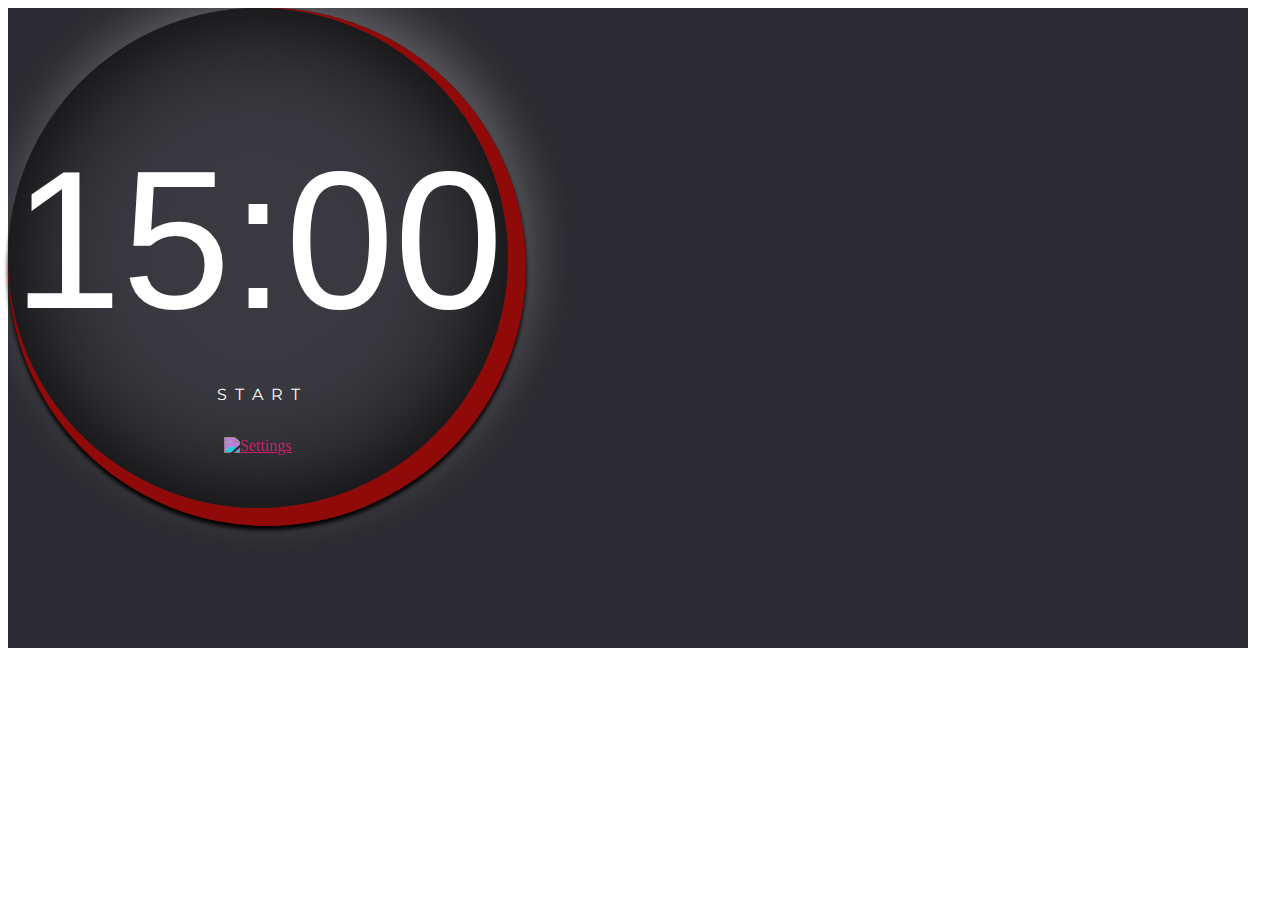
==== Challenge2/index.html @ 79619a79 "1" ====
<!DOCTYPE html>
<html lang="en">
<head>
    <meta charset="UTF-8">
    <meta http-equiv="X-UA-Compatible" content="IE=edge">
    <meta name="viewport" content="width=device-width, initial-scale=1.0">
    <title>Challenge #1</title>
    <link rel="stylesheet" href="styles.css">
    <link rel="preconnect" href="https://fonts.googleapis.com">
    <link rel="preconnect" href="https://fonts.gstatic.com" crossorigin>
    <link href="https://fonts.googleapis.com/css2?family=Montserrat:wght@700&display=swap" rel="stylesheet">
    </head>
<body >
    <div class="cover">
        <div class="ellips1">
            <time class="time">
                15:00
            </time>
            <input class="startbutton" type="button" value="S  T  A  R  T">
            <a class="settings" href="https://personalkaizen.ru" target="_blank">
                <img src="images/gear.svg" alt="Settings">
            </a>
        </div>
        <div class="ellips2"></div>
        <div class="ellips3"></div>

        

    </div>
</body>
</html>
---- Challenge2/styles.css ----
/* Master Branch*/

@font-face {
    font-family: 'Bebas Neue';
    src: url('bebasneue-book-webfont.woff2') format("woff2");
    url('bebasneue: book webfont.woff;') format("woff");
    font-size: 196px;
} 

.cover {
   width: 1240px;
    height: 640px;
    background-color: #2B2A30;
    z-index: 1;
}

.ellips1 {
    position: absolute;
    top: calc(50%-125px);
    left: calc(50%-250px);
    z-index: 4;
    height: 500px;
    width: 500px;
    background-color: rgba(58, 57, 63, 1);
    border-radius: 50%;
    box-shadow: inset 0px 0px 114px #000000;
    display: flex;
    flex-direction: column;
    align-items: center;
}

.ellips2 {
    position: absolute;
    top: calc (50%-125px);
    left: calc(50%-250px);
    z-index: 2;
    height: 518px;
    width: 518px;
    background-color: black;
    border-radius: 50%;
    box-shadow: 0px 4px 4px #000000; 
    box-shadow: 5px -16px 50px white; opacity: 25%;
}

.ellips3 {
    position: absolute;
    top: calc (50%-125px);
    left: calc(50%-250px);
    z-index: 3;
    height: 518px;
    width: 518px;
    background-color: #900A0A ;
    border-radius: 50%;
    box-shadow: 0px 4px 4px #000000;
}

.time {
    z-index: 5;
    color: white;
    font-family: 'Bebas Neue', 'Arial Narrow', sans-serif;
    font-size: 196px;
    padding-top: 120px;
    } 
    
.startbutton {    
    z-index: 5;
    color: white;
    border-color: transparent;
    background-color: transparent;
    font-family: 'Montserrat', sans-serif;
    font-size: 16px;
    padding-top: 30px;
    cursor: pointer;
}

.startbutton :hover, .startbutton :focus {
    color: red;
    opacity: 50%;
}

.settings {    
    z-index: 5;
    filter: invert(29%) sepia(0%) saturate(5368%) hue-rotate(74deg) brightness(99%) contrast(73%);
    padding-top: 30px;
}

.settings :hover, .settings :focus {
    filter: invert(100%) sepia(100%) saturate(0%) hue-rotate(322deg) brightness(102%) contrast(103%);
}
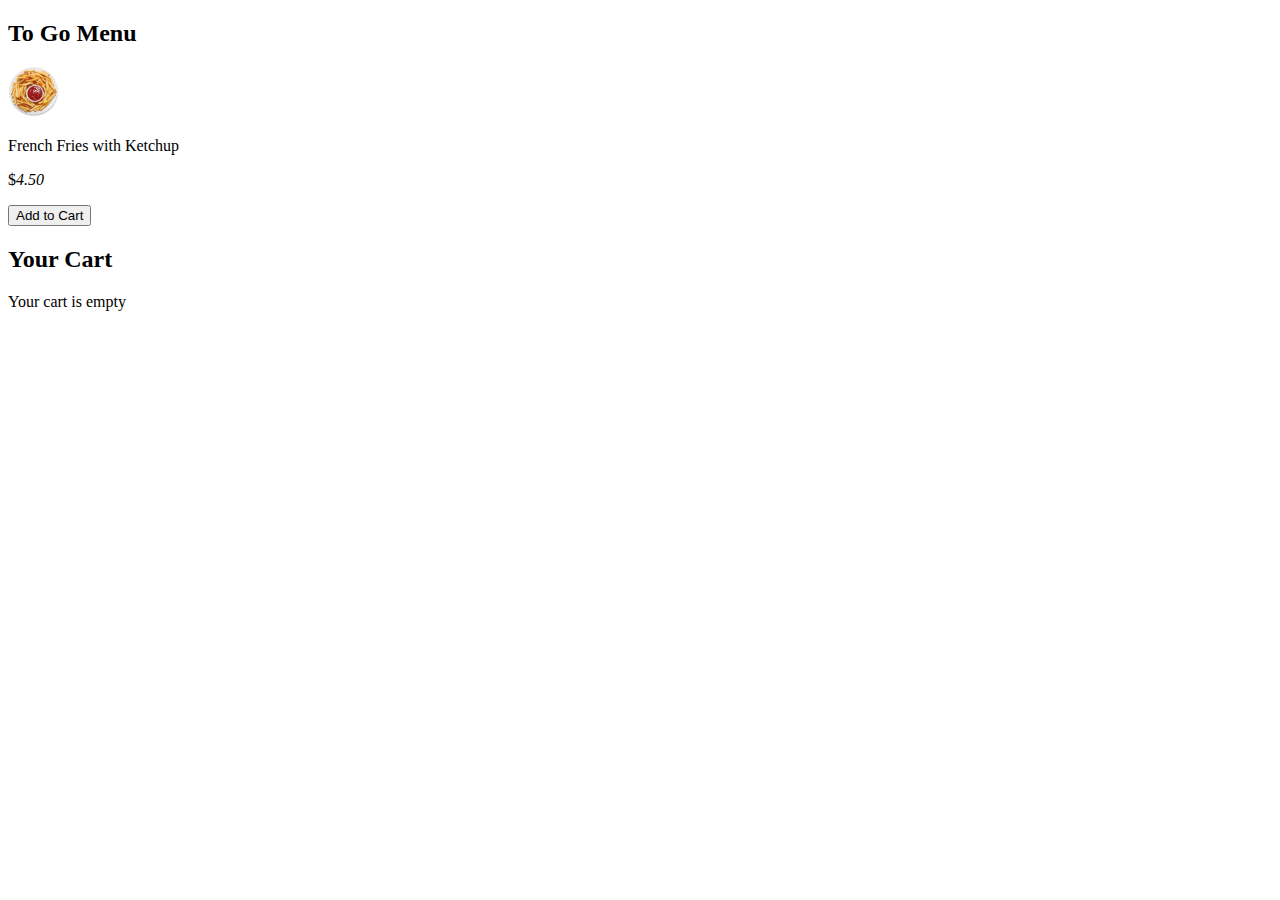
==== commit 9fca495f: "1" ====
--- a/Challenge2/index.html
+++ b/Challenge2/index.html
@@ -4,28 +4,34 @@
     <meta charset="UTF-8">
     <meta http-equiv="X-UA-Compatible" content="IE=edge">
     <meta name="viewport" content="width=device-width, initial-scale=1.0">
-    <title>Challenge #1</title>
-    <link rel="stylesheet" href="styles.css">
+    <title>Challenge #2</title>
     <link rel="preconnect" href="https://fonts.googleapis.com">
     <link rel="preconnect" href="https://fonts.gstatic.com" crossorigin>
-    <link href="https://fonts.googleapis.com/css2?family=Montserrat:wght@700&display=swap" rel="stylesheet">
+    <link href="https://fonts.googleapis.com/css2?family=Poppins:wght@400;700&display=swap" rel="stylesheet">
     </head>
 <body >
-    <div class="cover">
-        <div class="ellips1">
-            <time class="time">
-                15:00
-            </time>
-            <input class="startbutton" type="button" value="S  T  A  R  T">
-            <a class="settings" href="https://personalkaizen.ru" target="_blank">
-                <img src="images/gear.svg" alt="Settings">
-            </a>
-        </div>
-        <div class="ellips2"></div>
-        <div class="ellips3"></div>
+    <main class="main">
+       
+        <section class="to-go-menu">
+            <h2 class="header">To Go Menu</h2>
+            <div class="menu-item">
+                <img src="img/plate__french-fries.png" height="50px" alt="French Fries with Ketchup">
+                <p class="menu-item__name">French Fries with Ketchup</p>
+                <p class="menu-item__price"><span>$</span><var>4.50</var></p>
+                <button class="add-to-cart-button" type="button">Add to Cart</button>
+            </div>
+            
+        </section>
 
-        
-
-    </div>
+        <section class="your-cart">
+            <h2 class="header">Your Cart</h2>
+            <p class="empty-cart">Your cart is empty</p>
+            <div class="cart-contents">
+                <div class="cart-contents__item">
+                    <img src="" alt="">
+                </div>
+            </div>
+        </section>
+    </main>
 </body>
 </html>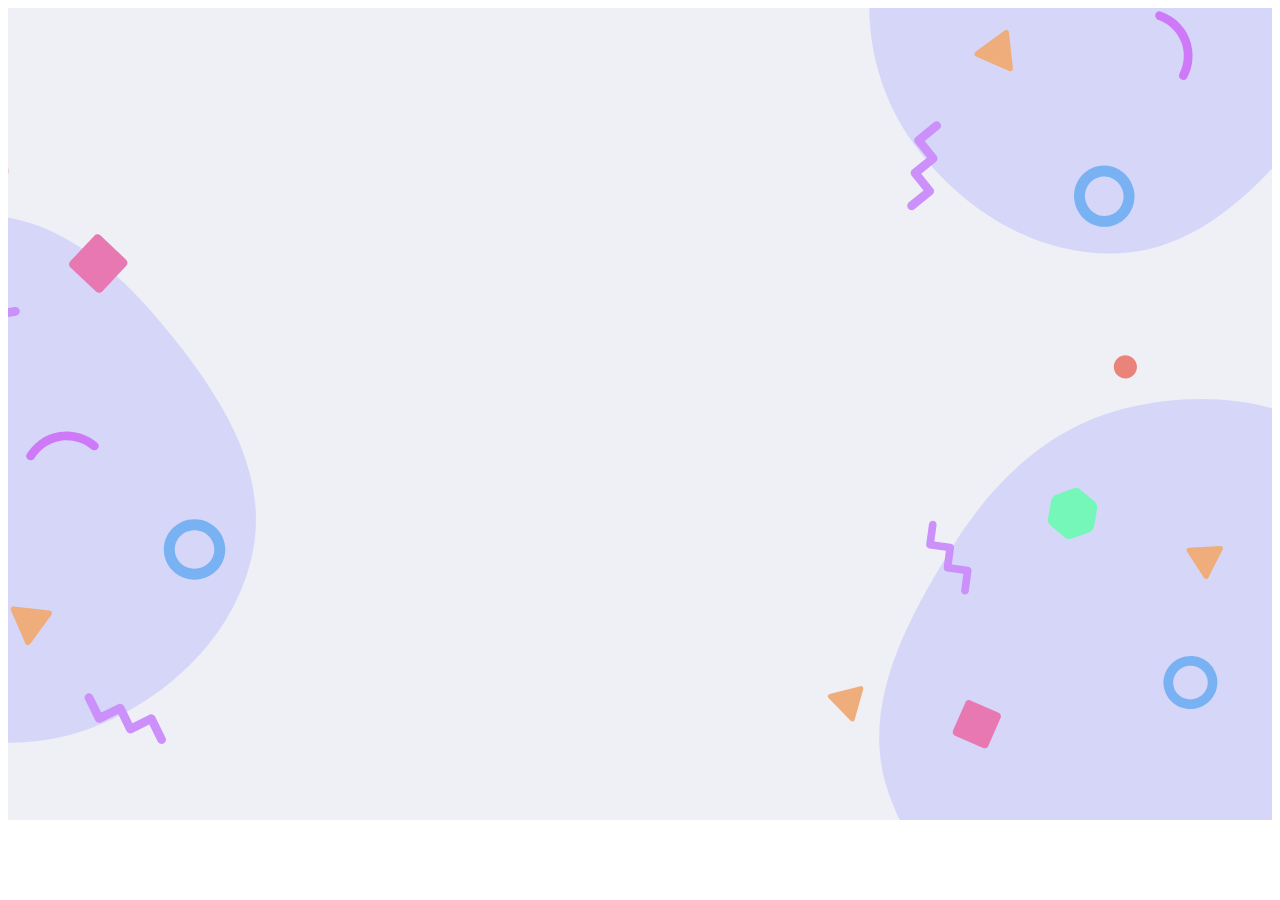
==== commit 73e08723: "1" ====
--- a/Challenge2/index.html
+++ b/Challenge2/index.html
@@ -8,30 +8,76 @@
     <link rel="preconnect" href="https://fonts.googleapis.com">
     <link rel="preconnect" href="https://fonts.gstatic.com" crossorigin>
     <link href="https://fonts.googleapis.com/css2?family=Poppins:wght@400;700&display=swap" rel="stylesheet">
+    <link rel="stylesheet" href="styles.css">
     </head>
 <body >
-    <main class="main">
-       
-        <section class="to-go-menu">
-            <h2 class="header">To Go Menu</h2>
-            <div class="menu-item">
-                <img src="img/plate__french-fries.png" height="50px" alt="French Fries with Ketchup">
-                <p class="menu-item__name">French Fries with Ketchup</p>
-                <p class="menu-item__price"><span>$</span><var>4.50</var></p>
-                <button class="add-to-cart-button" type="button">Add to Cart</button>
-            </div>
+    <div class="background">
             
-        </section>
+        <div class="background__item-left"></div>
+        <div class="background__items-right">
+            <div class="background__item2"><p></p></div>
+            <div class="background__item3"><p></p></div>
+        </div>
+        <!--
+        <main class="main">
+        
+            <section class="to-go-menu">
+                
+                <h2 class="header">To Go Menu</h2>
+                
+                <div class="menu-item">
+                    <img src="img/plate__french-fries.png" height="50px" alt="French Fries with Ketchup">
+                    <p class="menu-item__name">French Fries with Ketchup</p>
+                    <p class="menu-item__price"><span>$</span><var>2.23</var></p>
+                    <button class="add-to-cart-button" type="button">Add to Cart</button>
+                </div>
 
-        <section class="your-cart">
-            <h2 class="header">Your Cart</h2>
-            <p class="empty-cart">Your cart is empty</p>
-            <div class="cart-contents">
-                <div class="cart-contents__item">
-                    <img src="" alt="">
+                <div class="menu-item">
+                    <img src="img/plate__salmon-vegetables.png" height="50px" alt="Salmon and Vegetables">
+                    <p class="menu-item__name">Salmon and Vegetables</p>
+                    <p class="menu-item__price"><span>$</span><var>5.12</var></p>
+                    <button class="add-to-cart-button" type="button">Add to Cart</button>
                 </div>
-            </div>
-        </section>
-    </main>
+
+                <div class="menu-item">
+                    <img src="img/plate__spaghetti-meat-sauce.png" height="50px" alt="Spaghetti with Sauce">
+                    <p class="menu-item__name">Spaghetti with Sauce</p>
+                    <p class="menu-item__price"><span>$</span><var>7.82</var></p>
+                    <button class="add-to-cart-button" type="button">Add to Cart</button>
+                </div>
+
+                <div class="menu-item">
+                    <img src="img/plate__bacon-eggs.png" height="50px" alt="Bacon and Eggs">
+                    <p class="menu-item__name">Bacon and Eggs</p>
+                    <p class="menu-item__price"><span>$</span><var>4.50</var></p>
+                    <button class="add-to-cart-button" type="button">Add to Cart</button>
+                </div>
+
+            </section>
+
+            <section class="your-cart">
+                <h2 class="header">Your Cart</h2>
+                
+                <p class="empty-cart">Your cart is empty</p>
+                
+                <div class="cart-contents">
+                    <div class="cart-contents__item">
+                        <img src="" alt="">
+                    </div>
+                </div>
+                
+                <hr class="cart__stroke">
+                
+                <div class="checkout">
+                    <table>
+                        <tr><td class="checkout__line">Subtotal:</td><td class="checkout__number"><span>$</span><var>subtotal</var></td></tr>
+                        <tr><td class="checkout__line">Tax:</td><td class="checkout__number"><span>$</span><var>tax</var></td></tr>
+                        <tr><td class="checkout__line">Total:</td><td class="checkout__total"><span>$</span><var>total</var></td></tr>
+                    </table>
+                </div>
+            </section>
+        </main>
+        -->
+    </div>
 </body>
 </html>--- a/Challenge2/styles.css
+++ b/Challenge2/styles.css
@@ -0,0 +1,39 @@
+.background {
+    width: 100%;
+    display: flex;
+    flex-wrap: wrap;
+    justify-content: space-between;
+    background-color: #EFF0F6;
+    z-index: 1;
+}
+
+.background__item-left {
+    background-image: url(img/bg__left.svg);
+    width: 248px;
+    height: 588px;
+    margin-top: 150px;
+}
+
+.background__items-right {
+    display: flex;
+    flex-direction: column;
+    justify-content: space-between;
+    align-items: flex-end;
+}
+
+.background__item2 {
+    background-image: url(img/bg__top-right.svg);
+    width: 455px;
+    height: 292px;
+}
+
+.background__item3 {
+background-image: url(img/bg__btm-right.svg);
+width: 509px;
+height: 520px;
+}
+
+.main {
+    z-index: 2;
+    position: absolute;
+}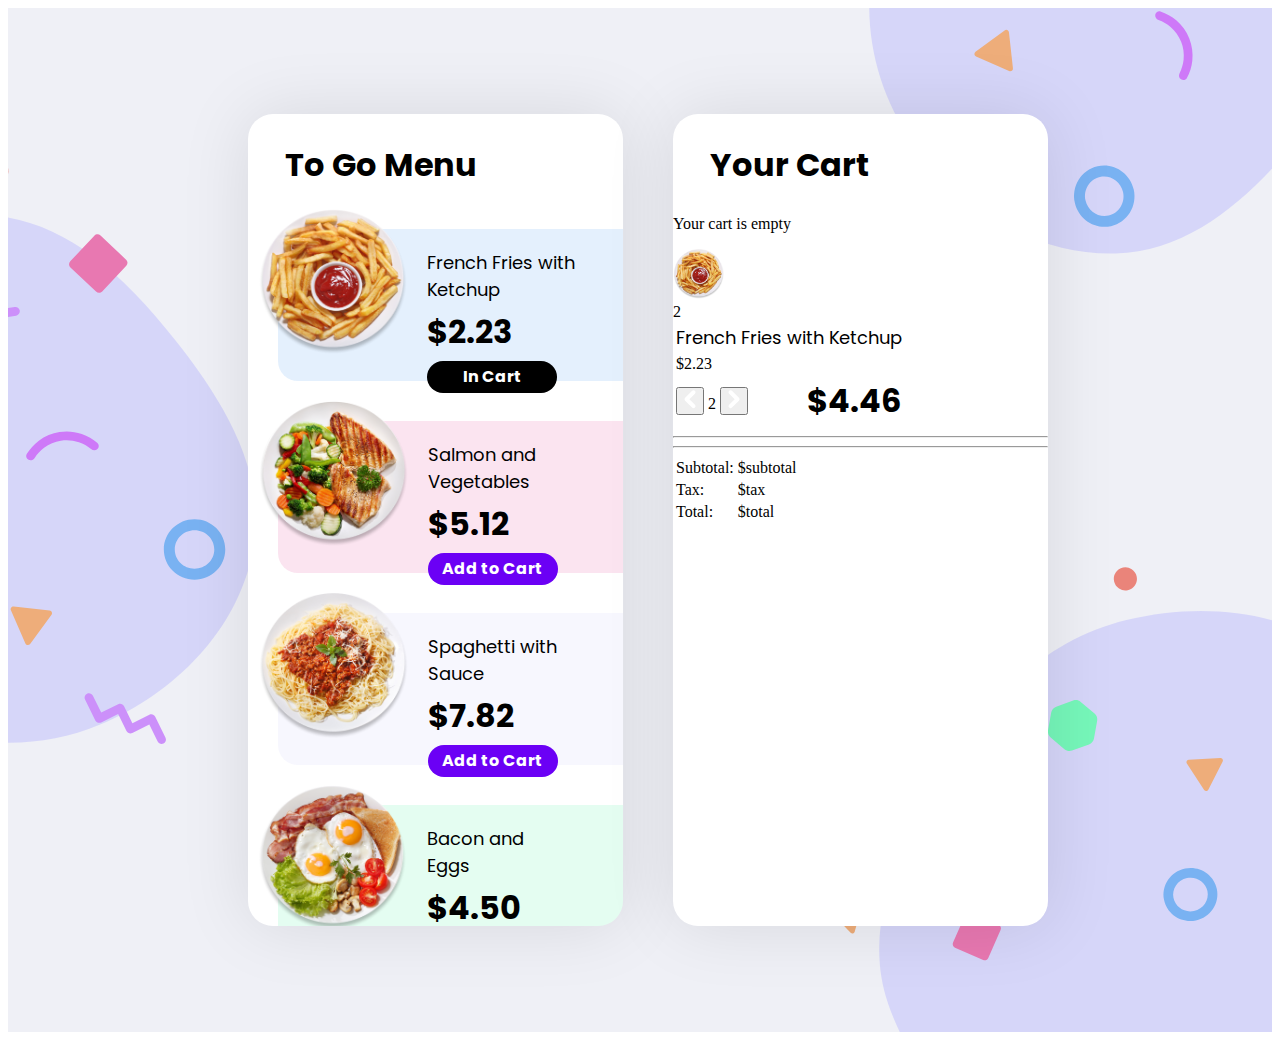
==== commit 2ced4d42: "1" ====
--- a/Challenge2/index.html
+++ b/Challenge2/index.html
@@ -18,39 +18,47 @@
             <div class="background__item2"><p></p></div>
             <div class="background__item3"><p></p></div>
         </div>
-        <!--
+        
         <main class="main">
         
             <section class="to-go-menu">
                 
                 <h2 class="header">To Go Menu</h2>
                 
-                <div class="menu-item">
-                    <img src="img/plate__french-fries.png" height="50px" alt="French Fries with Ketchup">
-                    <p class="menu-item__name">French Fries with Ketchup</p>
-                    <p class="menu-item__price"><span>$</span><var>2.23</var></p>
-                    <button class="add-to-cart-button" type="button">Add to Cart</button>
+                <div class="menu-item item1">
+                    <img class="plate-image" src="img/plate__french-fries.png" height="146px" alt="French Fries with Ketchup">
+                    <div class="menu-item__info">
+                        <div class="menu-item__name">French Fries with Ketchup</div>
+                        <div class="menu-item__price"><span>$</span><span>2.23</span></div>
+                        <button class="add-to-cart-button in-cart-button" type="button">In Cart</button>
+                    </div>
                 </div>
 
-                <div class="menu-item">
-                    <img src="img/plate__salmon-vegetables.png" height="50px" alt="Salmon and Vegetables">
-                    <p class="menu-item__name">Salmon and Vegetables</p>
-                    <p class="menu-item__price"><span>$</span><var>5.12</var></p>
-                    <button class="add-to-cart-button" type="button">Add to Cart</button>
+                <div class="menu-item item2">
+                    <img class="plate-image" src="img/plate__salmon-vegetables.png" height="146px" alt="Salmon and Vegetables">
+                    <div class="menu-item__info">
+                        <div class="menu-item__name">Salmon and<br>Vegetables</div>
+                        <div class="menu-item__price"><span>$</span><span>5.12</span></div>
+                        <button class="add-to-cart-button" type="button">Add to Cart</button>
+                    </div>
                 </div>
 
-                <div class="menu-item">
-                    <img src="img/plate__spaghetti-meat-sauce.png" height="50px" alt="Spaghetti with Sauce">
-                    <p class="menu-item__name">Spaghetti with Sauce</p>
-                    <p class="menu-item__price"><span>$</span><var>7.82</var></p>
-                    <button class="add-to-cart-button" type="button">Add to Cart</button>
+                <div class="menu-item item3">
+                    <img class="plate-image" src="img/plate__spaghetti-meat-sauce.png" height="146px" alt="Spaghetti with Sauce">
+                    <div class="menu-item__info">
+                        <div class="menu-item__name">Spaghetti with<br>Sauce</div>
+                        <div class="menu-item__price"><span>$</span><span>7.82</span></div>
+                        <button class="add-to-cart-button" type="button">Add to Cart</button>
+                    </div>
                 </div>
 
-                <div class="menu-item">
-                    <img src="img/plate__bacon-eggs.png" height="50px" alt="Bacon and Eggs">
-                    <p class="menu-item__name">Bacon and Eggs</p>
-                    <p class="menu-item__price"><span>$</span><var>4.50</var></p>
-                    <button class="add-to-cart-button" type="button">Add to Cart</button>
+                <div class="menu-item item4">
+                    <img class="plate-image" src="img/plate__bacon-eggs.png" height="146px" alt="Bacon and Eggs">
+                    <div class="menu-item__info">
+                        <div class="menu-item__name">Bacon and<br>Eggs</div>
+                        <div class="menu-item__price"><span>$</span><span>4.50</span></div>
+                        <button class="add-to-cart-button" type="button">Add to Cart</button>
+                    </div>
                 </div>
 
             </section>
@@ -62,22 +70,51 @@
                 
                 <div class="cart-contents">
                     <div class="cart-contents__item">
-                        <img src="" alt="">
+                        <div class="plate">
+                            <img src="img/plate__french-fries.png" height="50px" alt="French Fries with Ketchup">
+                            <div class="plate-quantity">2</div>
+                        </div>
+                        <div class="plate-info">
+                            <table class="table1">
+                                
+                                <tr >
+                                    <td class="menu-item__name" align="left" colspan="2">
+                                    French Fries with Ketchup</td> 
+                                </tr>
+                                
+                                <tr >
+                                    <td class="cart-item__price" align="left" colspan="2">
+                                    <span>$</span><span>2.23</span></td> 
+                                </tr>
+                                
+                                <tr> 
+                                    <td class="change-quantity" align="left" >
+                                        <button class="fewer-button"><img src="img/chevron.svg" alt=""></button>
+                                        <span>2</span>
+                                        <button class="more-button"><img src="img/chevron2.svg" alt=""></button>
+                                    </td> 
+                                    <td align="right" class="menu-item__price"><span>$</span><span>4.46</span></td> 
+                                </tr>
+                                
+                            </table>
+
+                        </div>
                     </div>
                 </div>
-                
+                <hr class="cart__item-stroke" >
+
                 <hr class="cart__stroke">
                 
                 <div class="checkout">
                     <table>
-                        <tr><td class="checkout__line">Subtotal:</td><td class="checkout__number"><span>$</span><var>subtotal</var></td></tr>
-                        <tr><td class="checkout__line">Tax:</td><td class="checkout__number"><span>$</span><var>tax</var></td></tr>
-                        <tr><td class="checkout__line">Total:</td><td class="checkout__total"><span>$</span><var>total</var></td></tr>
+                        <tr><td class="checkout__line">Subtotal:</td><td class="checkout__number"><span>$</span><span>subtotal</span></td></tr>
+                        <tr><td class="checkout__line">Tax:</td><td class="checkout__number"><span>$</span><span>tax</span></td></tr>
+                        <tr><td class="checkout__line">Total:</td><td class="checkout__total"><span>$</span><span>total</span></td></tr>
                     </table>
                 </div>
             </section>
         </main>
-        -->
+        
     </div>
 </body>
 </html>--- a/Challenge2/styles.css
+++ b/Challenge2/styles.css
@@ -1,5 +1,6 @@
 .background {
     width: 100%;
+    height: 1024px;
     display: flex;
     flex-wrap: wrap;
     justify-content: space-between;
@@ -34,6 +35,103 @@
 }
 
 .main {
+    width: 100%;
+    height: 1024px;
     z-index: 2;
     position: absolute;
+    display: flex;
+    justify-content: center;
+    align-items: center;
+}
+
+.to-go-menu {
+    width: 375px;
+    height: 812px;
+    border-radius: 25px;
+    background-color: white;
+    box-shadow: 0px 0px 70px rgba(0, 0, 0, 0.1);
+    overflow: hidden;
+    margin-right: 50px;
+}
+
+.your-cart {
+    width: 375px;
+    height: 812px;
+    border-radius: 25px;
+    background-color: white;
+    box-shadow: 0px 0px 70px rgba(0, 0, 0, 0.1);
+    overflow: hidden;
+}
+
+.header {
+    font-family: 'Poppins', sans-serif;
+    font-size: 32px;
+    font-weight: bold;
+    margin-left: 37px;
+}
+
+.menu-item {
+    width: 370px;
+    height: 152px;
+    margin-top: 40px;
+    margin-left: 30px;
+    border-radius: 20px 0 0 20px;
+    display: flex;
+}
+
+.plate-image {
+    position: relative;
+    top: -20px;
+    left: -20px;
+}
+
+.menu-item__name {
+    font-family: 'Poppins', sans-serif;
+    font-size: 18px;
+}
+
+.menu-item__info {
+    margin-top: 20px;
+}
+
+.menu-item__price {
+    font-family: 'Poppins', sans-serif;
+    font-size: 32px;
+    font-weight: bold;
+    font-style: normal;
+    margin-top: 5px;
+}
+
+.add-to-cart-button {
+    font-family: 'Poppins', sans-serif;
+    font-size: 16px;
+    font-weight: bold;
+    color: white;
+    background-color: #6B00F5;
+    border-radius: 20px;
+    width: 130px;
+    height: 32px;
+    border: none;
+    box-shadow: 0 4px 4px #00000.25;
+    margin-top: 5px;
+}
+
+.in-cart-button {
+    background-color: black;
+}
+
+.item1 {
+    background-color: rgba(122, 179, 243, 0.2);
+}
+
+.item2 {
+    background-color: rgba(233, 121, 178, 0.2);
+}
+
+.item3 {
+    background-color: rgba(215, 215, 249, 0.2);
+}
+
+.item4 {
+    background-color: rgba(120, 247, 187, 0.2);
 }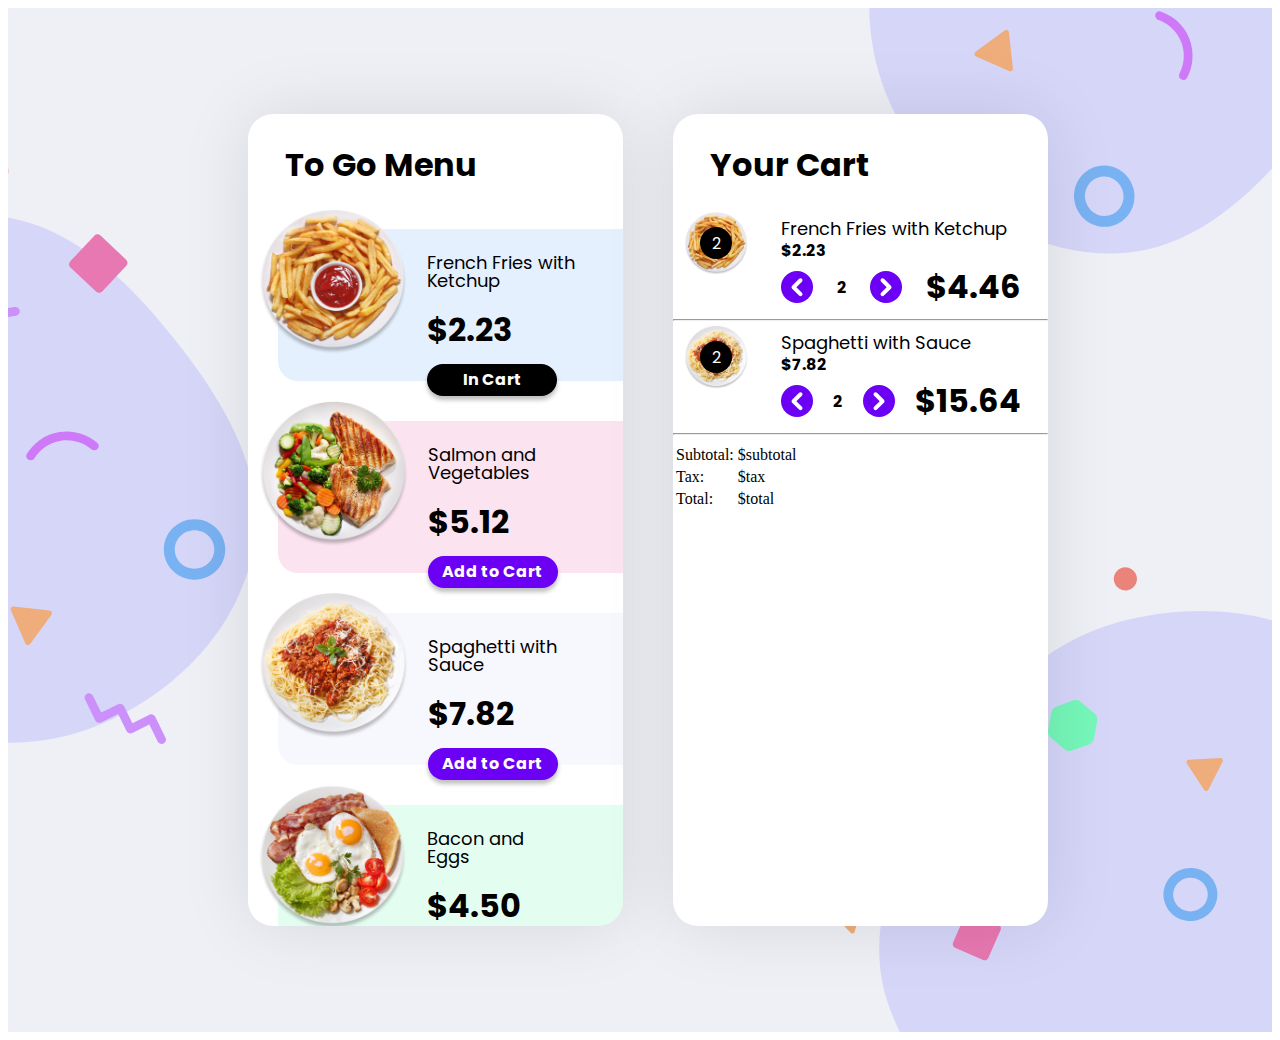
==== commit a5f58a99: "" ====
--- a/Challenge2/index.html
+++ b/Challenge2/index.html
@@ -23,12 +23,13 @@
         
             <section class="to-go-menu">
                 
-                <h2 class="header">To Go Menu</h2>
+                <h2>To Go Menu</h2>
                 
                 <div class="menu-item item1">
                     <img class="plate-image" src="img/plate__french-fries.png" height="146px" alt="French Fries with Ketchup">
                     <div class="menu-item__info">
                         <div class="menu-item__name">French Fries with Ketchup</div>
+                        <p></p>
                         <div class="menu-item__price"><span>$</span><span>2.23</span></div>
                         <button class="add-to-cart-button in-cart-button" type="button">In Cart</button>
                     </div>
@@ -38,6 +39,7 @@
                     <img class="plate-image" src="img/plate__salmon-vegetables.png" height="146px" alt="Salmon and Vegetables">
                     <div class="menu-item__info">
                         <div class="menu-item__name">Salmon and<br>Vegetables</div>
+                        <p></p>
                         <div class="menu-item__price"><span>$</span><span>5.12</span></div>
                         <button class="add-to-cart-button" type="button">Add to Cart</button>
                     </div>
@@ -47,6 +49,7 @@
                     <img class="plate-image" src="img/plate__spaghetti-meat-sauce.png" height="146px" alt="Spaghetti with Sauce">
                     <div class="menu-item__info">
                         <div class="menu-item__name">Spaghetti with<br>Sauce</div>
+                        <p></p>
                         <div class="menu-item__price"><span>$</span><span>7.82</span></div>
                         <button class="add-to-cart-button" type="button">Add to Cart</button>
                     </div>
@@ -56,6 +59,7 @@
                     <img class="plate-image" src="img/plate__bacon-eggs.png" height="146px" alt="Bacon and Eggs">
                     <div class="menu-item__info">
                         <div class="menu-item__name">Bacon and<br>Eggs</div>
+                        <p></p>
                         <div class="menu-item__price"><span>$</span><span>4.50</span></div>
                         <button class="add-to-cart-button" type="button">Add to Cart</button>
                     </div>
@@ -64,45 +68,56 @@
             </section>
 
             <section class="your-cart">
-                <h2 class="header">Your Cart</h2>
+                <h2>Your Cart</h2>
                 
-                <p class="empty-cart">Your cart is empty</p>
+                <!-- <p class="empty-cart">Your cart is empty</p> -->
                 
                 <div class="cart-contents">
+                    
                     <div class="cart-contents__item">
+                        
                         <div class="plate">
-                            <img src="img/plate__french-fries.png" height="50px" alt="French Fries with Ketchup">
+                            <img class="plate-pic" src="img/plate__french-fries.png" height="63px" alt="French Fries with Ketchup">
                             <div class="plate-quantity">2</div>
                         </div>
+                        
                         <div class="plate-info">
-                            <table class="table1">
-                                
-                                <tr >
-                                    <td class="menu-item__name" align="left" colspan="2">
-                                    French Fries with Ketchup</td> 
-                                </tr>
-                                
-                                <tr >
-                                    <td class="cart-item__price" align="left" colspan="2">
-                                    <span>$</span><span>2.23</span></td> 
-                                </tr>
-                                
-                                <tr> 
-                                    <td class="change-quantity" align="left" >
-                                        <button class="fewer-button"><img src="img/chevron.svg" alt=""></button>
-                                        <span>2</span>
-                                        <button class="more-button"><img src="img/chevron2.svg" alt=""></button>
-                                    </td> 
-                                    <td align="right" class="menu-item__price"><span>$</span><span>4.46</span></td> 
-                                </tr>
-                                
-                            </table>
-
+                            <div class="menu-item__name">French Fries with Ketchup</div>
+                            <div class="cart-item__price"><span>$</span><span>2.23</span></div>
+                            <div class="third-line">
+                                <div><button class="change-quantity__button"><img src="img/chevron.svg" alt=""></button></div>
+                                <div class="change-quantity"><span>2</span></div>
+                                <div><button class="change-quantity__button"><img src="img/chevron2.svg" alt=""></button></div>
+                                <div class="menu-item__price"><span>$</span><span>4.46</span></div>
+                            </div>
+                         
                         </div>
                     </div>
+
+                    <hr class="cart__item-stroke" >
+
+                    <div class="cart-contents__item">
+                        
+                        <div class="plate">
+                            <img class="plate-pic" src="img/plate__spaghetti-meat-sauce.png" height="63px" alt="Spaghetti with Sauce">
+                            <div class="plate-quantity">2</div>
+                        </div>
+                        
+                        <div class="plate-info">
+                            <div class="menu-item__name">Spaghetti with Sauce</div>
+                            <div class="cart-item__price"><span>$</span><span>7.82</span></div>
+                            <div class="third-line">
+                                <div><button class="change-quantity__button"><img src="img/chevron.svg" alt=""></button></div>
+                                <div class="change-quantity"><span>2</span></div>
+                                <div><button class="change-quantity__button"><img src="img/chevron2.svg" alt=""></button></div>
+                                <div class="menu-item__price"><span>$</span><span>15.64</span></div>
+                            </div>
+                         
+                        </div>
+                    </div>
+
                 </div>
-                <hr class="cart__item-stroke" >
-
+                
                 <hr class="cart__stroke">
                 
                 <div class="checkout">
--- a/Challenge2/styles.css
+++ b/Challenge2/styles.css
@@ -63,7 +63,7 @@
     overflow: hidden;
 }
 
-.header {
+h2 {
     font-family: 'Poppins', sans-serif;
     font-size: 32px;
     font-weight: bold;
@@ -88,6 +88,9 @@
 .menu-item__name {
     font-family: 'Poppins', sans-serif;
     font-size: 18px;
+    line-height: 100%;
+    margin-top: 5px;
+    
 }
 
 .menu-item__info {
@@ -99,7 +102,6 @@
     font-size: 32px;
     font-weight: bold;
     font-style: normal;
-    margin-top: 5px;
 }
 
 .add-to-cart-button {
@@ -112,8 +114,8 @@
     width: 130px;
     height: 32px;
     border: none;
-    box-shadow: 0 4px 4px #00000.25;
-    margin-top: 5px;
+    box-shadow: 0 4px 4px rgba(0, 0, 0, 0.25) ;
+    margin-top: 10px;
 }
 
 .in-cart-button {
@@ -134,4 +136,77 @@
 
 .item4 {
     background-color: rgba(120, 247, 187, 0.2);
-}+}
+
+.cart-contents__item {
+    display: flex;
+    justify-content: space-between;
+}
+
+.plate {
+    display: flex;
+    justify-content: center;
+    align-items: center;
+    margin-left: 27px;
+    margin-bottom: 40px;
+}
+
+.plate-pic {
+    position: absolute;
+    z-index: 2;
+}
+
+.plate-quantity {
+    position: relative;
+    display: flex;
+    justify-content: center;
+    align-items: center;
+    border-radius: 50%;
+    width: 32px;
+    height: 32px;
+    background-color: black;
+    color: white;
+    font-size: 16;
+    font-family: 'Poppins', sans-serif;
+    z-index: 3;
+}
+
+.plate-info {
+    width: 240px;
+    margin-right: 27px;
+}
+
+.third-line {
+    display:flex;
+    flex-direction: row;
+    flex-wrap: wrap;
+    justify-content: space-between;
+    align-items: center;
+}
+
+.cart-item__price {
+    font-family: 'Poppins', sans-serif;
+    font-size: 16;
+    font-weight: bold;    
+}
+
+.change-quantity {
+    font-family: 'Poppins', sans-serif;
+    font-size: 16;
+    font-weight: bold;
+}
+
+.change-quantity__button {
+    display: flex;
+    justify-content: center;
+    align-items: center;
+    border-radius: 50%;
+    width: 32px;
+    height: 32px;
+    background-color: #6B00F5;
+    border: none;
+    color: white;
+    font-size: 16;
+    font-family: 'Poppins', sans-serif;
+}
+
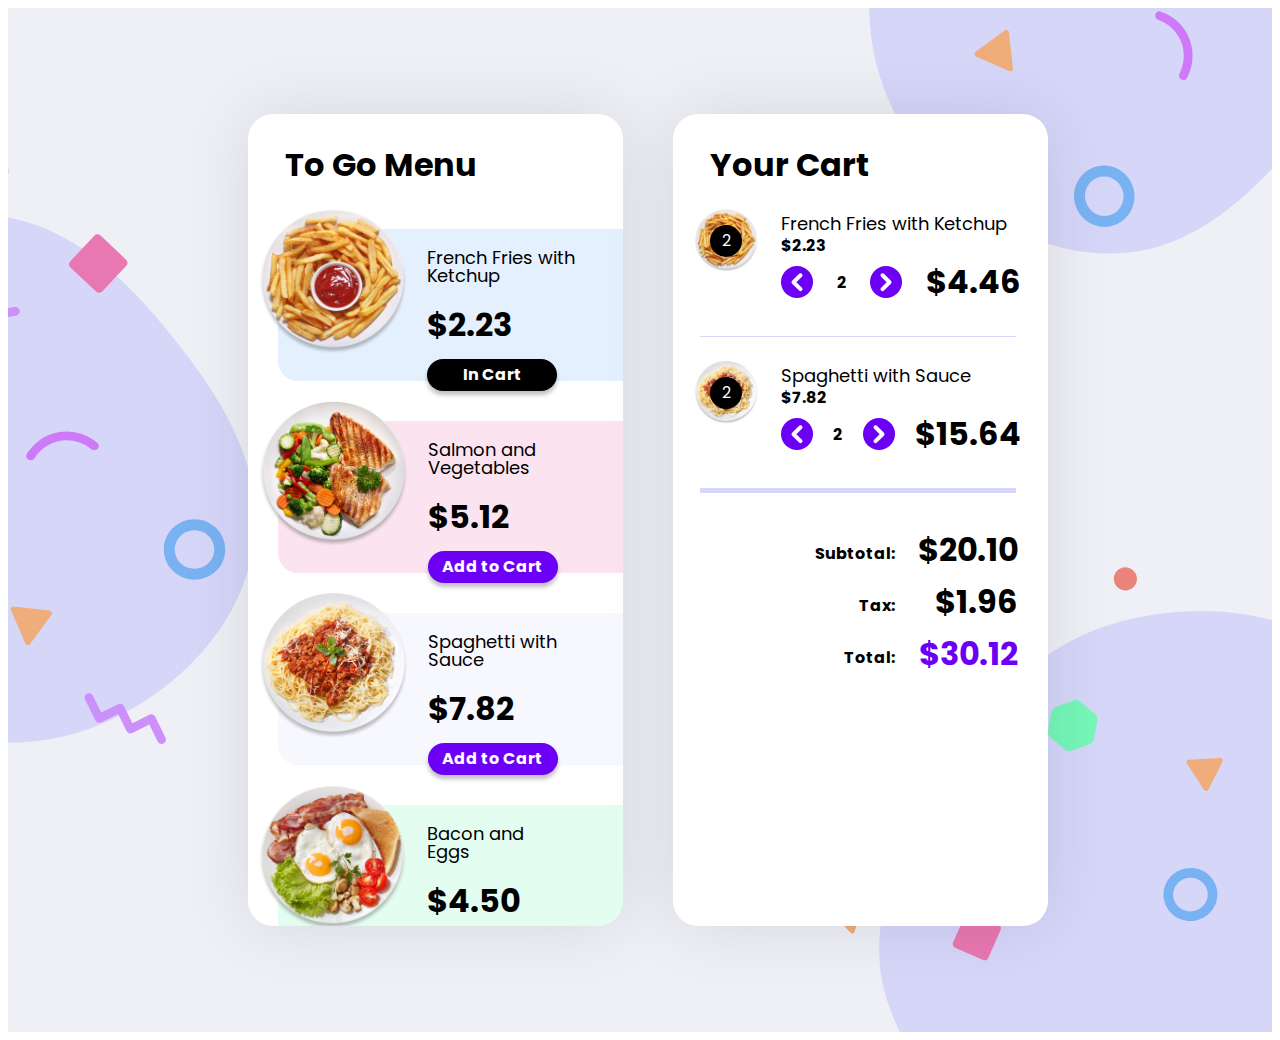
==== commit 99dbe973: "" ====
--- a/Challenge2/index.html
+++ b/Challenge2/index.html
@@ -94,7 +94,7 @@
                         </div>
                     </div>
 
-                    <hr class="cart__item-stroke" >
+                    <div class="cart__item-stroke" ></div>
 
                     <div class="cart-contents__item">
                         
@@ -118,13 +118,13 @@
 
                 </div>
                 
-                <hr class="cart__stroke">
+                <div class="cart__stroke"></div>
                 
                 <div class="checkout">
-                    <table>
-                        <tr><td class="checkout__line">Subtotal:</td><td class="checkout__number"><span>$</span><span>subtotal</span></td></tr>
-                        <tr><td class="checkout__line">Tax:</td><td class="checkout__number"><span>$</span><span>tax</span></td></tr>
-                        <tr><td class="checkout__line">Total:</td><td class="checkout__total"><span>$</span><span>total</span></td></tr>
+                    <table class="table2">
+                        <tr><td class="cart-item__price total-valign" align="right">Subtotal:</td><td class="menu-item__price" align="right"><span>$</span><span>20.10</span></td></tr>
+                        <tr><td class="cart-item__price total-valign" align="right">Tax:</td><td class="menu-item__price" align="right"><span>$</span><span>1.96</span></td></tr>
+                        <tr><td class="cart-item__price total-valign" align="right">Total:</td><td class="checkout__total" align="right"><span>$</span><span>30.12</span></td></tr>
                     </table>
                 </div>
             </section>
--- a/Challenge2/styles.css
+++ b/Challenge2/styles.css
@@ -89,7 +89,7 @@
     font-family: 'Poppins', sans-serif;
     font-size: 18px;
     line-height: 100%;
-    margin-top: 5px;
+    margin-top: 5px solid;
     
 }
 
@@ -147,7 +147,7 @@
     display: flex;
     justify-content: center;
     align-items: center;
-    margin-left: 27px;
+    margin-left: 37px;
     margin-bottom: 40px;
 }
 
@@ -210,3 +210,43 @@
     font-family: 'Poppins', sans-serif;
 }
 
+.cart__item-stroke {
+    width: 316px;   
+    height: 1px;
+    margin-left: 27px;
+    background-color: #D7D7F9;
+    margin-top: 30px;
+    margin-bottom: 30px;
+}
+
+.cart__stroke {
+    width: 316px;   
+    height: 5px;
+    margin-left: 27px;
+    background-color: #D7D7F9;
+    margin-top: 30px;
+    margin-bottom: 30px;
+}
+
+.checkout {
+    display: flex;
+    justify-content: flex-end;
+}
+
+.table2 {
+    margin-right: 27px;
+}
+
+.checkout__total {
+    font-family: 'Poppins', sans-serif;
+    font-size: 32px;
+    color: #6B00F5;
+    font-weight: bold;
+    font-style: normal;
+}
+
+.total-valign {
+    vertical-align: bottom;
+    padding-bottom: 9px;
+    padding-right: 20px;
+}